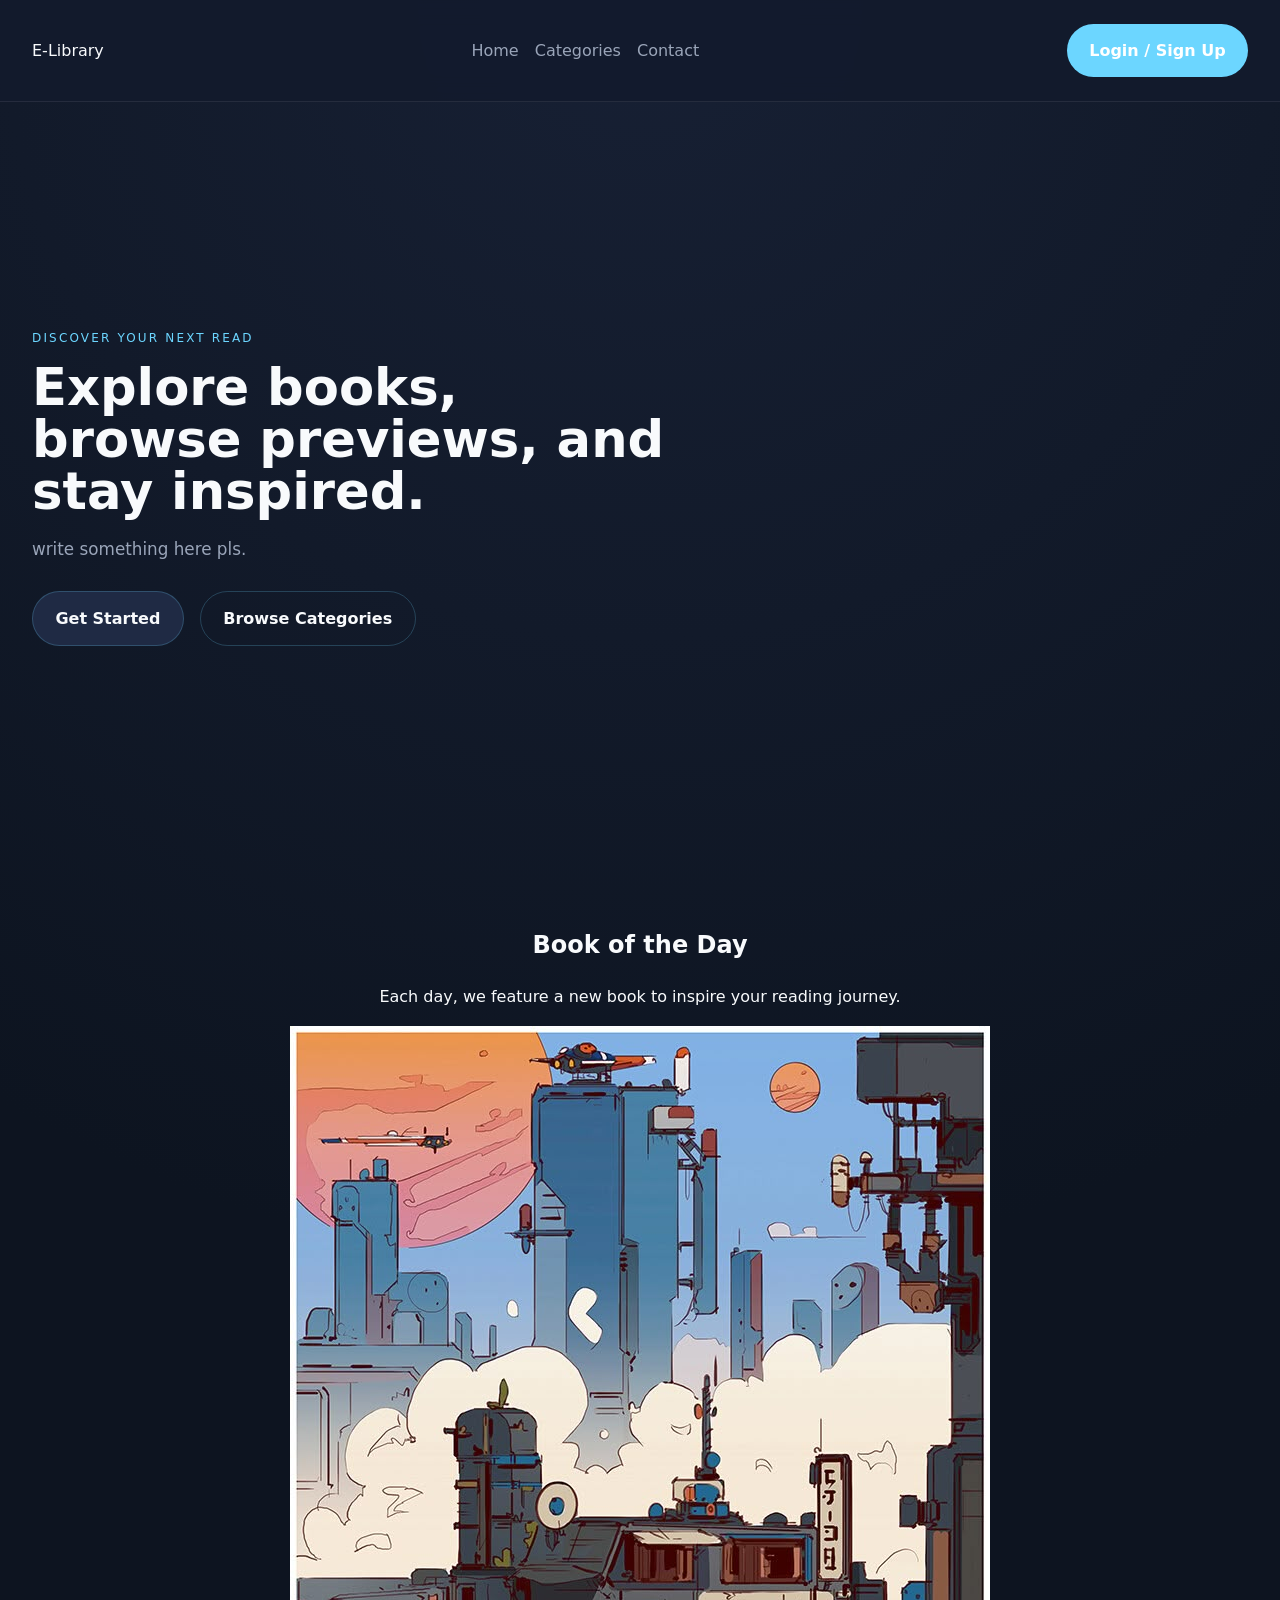
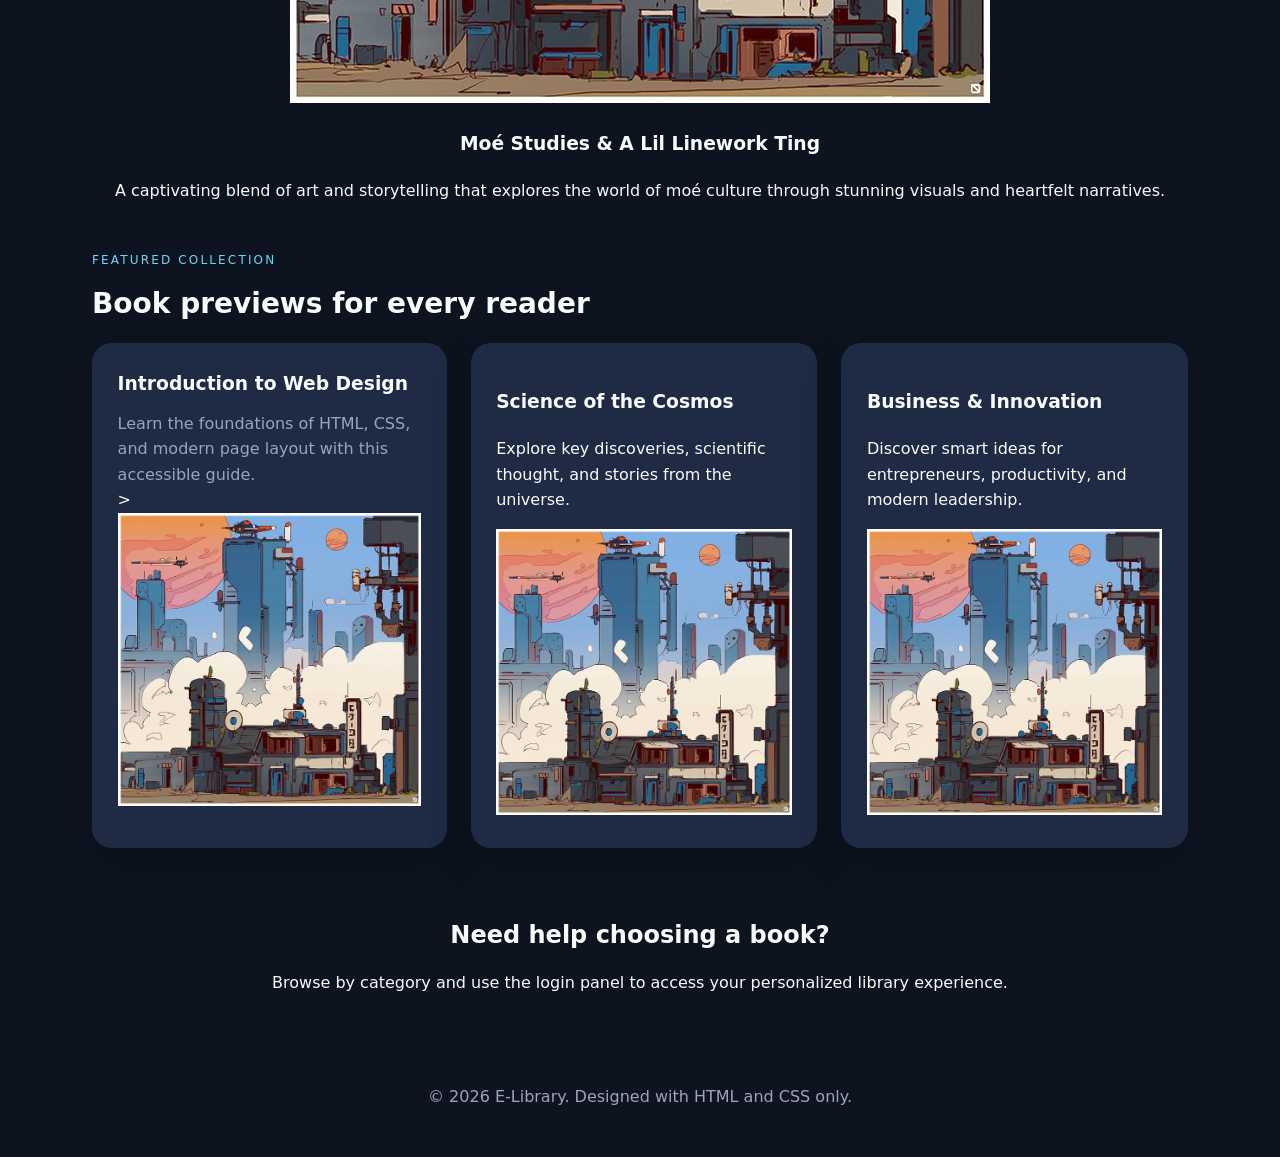
==== index.html @ 19709ede "Add files via upload" ====
<!DOCTYPE html>
<html lang="en">
<head>
  <meta charset="UTF-8">
  <meta name="viewport" content="width=device-width, initial-scale=1.0">
  <title>E-Library Homepage</title>
  <link rel="stylesheet" href="styles.css">
</head>
<body>
  <header class="site-header">
    <div class="brand">
      <span class="site-name">E-Library</span>
    </div>
    <nav class="site-nav">
      <a href="#home">Home</a>
      <a href="categories.html">Categories</a>
      <a href="contacts.html">Contact</a>
    </nav>
    <label for="auth-toggle" class="button button-primary">Login / Sign Up</label>
  </header>

  <main>
    <section class="hero" id="home">
      <div class="hero-copy">
        <p class="eyebrow">Discover your next read</p>
        <h1>Explore books, browse previews, and stay inspired.</h2>
        <p class="hero-text">write something here pls.</p>
        <div class="hero-actions">
          <label for="auth-toggle" class="button button-secondary">Get Started</label>
          <a href="#filter" class="button button-ghost">Browse Categories</a>
        </div>
      </div>
      <div class="hero-image">
        <div class="book-shelf"></div>
      </div>
    </section>

    <input type="checkbox" id="auth-toggle" hidden>
    <div class="auth-modal">
      <div class="auth-card">
        <label for="auth-toggle" class="auth-close" title="Close">×</label>
        <div class="auth-header">
          <h2>Member Access</h2>
          <p>Login or sign up to save your favorite books.</p>
        </div>
        <div class="auth-tabs">
          <input type="radio" id="tab-login" name="auth-tab" checked hidden>
          <input type="radio" id="tab-signup" name="auth-tab" hidden>
          <div class="auth-switch">
            <label for="tab-login">Login</label>
            <label for="tab-signup">Sign Up</label>
          </div>
          <div class="auth-forms">
            <div class="auth-panel login-panel">
              <label for="tab-login" class="auth-panel-title">Login</label>
              <div class="input-group">
                <label>Email address</label>
                <input type="email" placeholder="you@example.com" required>
              </div>
              <div class="input-group">
                <label>Password</label>
                <input type="password" placeholder="Enter password" required>
              </div>
              <button class="button button-primary">Login</button>
            </div>
            <div class="auth-panel signup-panel">
              <label for="tab-signup" class="auth-panel-title">Sign Up</label>
              <div class="input-group">
                <label>Full name</label>
                <input type="text" placeholder="Your name" required>
              </div>
              <div class="input-group">
                <label>Email address</label>
                <input type="email" placeholder="you@example.com" required>
              </div>
              <div class="input-group">
                <label>Password</label>
                <input type="password" placeholder="Create password" required>
              </div>
              <button class="button button-primary">Create Account</button>
            </div>
          </div>
        </div>
      </div>
    </div>
    <div class="bookotd">
      <h2>Book of the Day</h2>
      <p>Each day, we feature a new book to inspire your reading journey.</p>
      <div class="bookotd-card">
        <img src="moe-studies and a lil linework ting, Gareth Davies.jpeg" alt="Book of the Day cover">
        <div class="bookotd-info">
          <h3>Moé Studies & A Lil Linework Ting</h3>
          <p>A captivating blend of art and storytelling that explores the world of moé culture through stunning visuals and heartfelt narratives.</p>
        </div>
      </div>  
    </div>

    <section class="books-panel" id="books">
      <div class="section-heading">
        <div>
          <p class="eyebrow">Featured Collection</p>
          <h2>Book previews for every reader</h2>
        </div>
      </div>
      <div class="book-flex">
        <article class="feature-card">
          <h3>Introduction to Web Design</h3>
          <p>Learn the foundations of HTML, CSS, and modern page layout with this accessible guide.</p>>
          <img src="moe-studies and a lil linework ting, Gareth Davies.jpeg" alt="Book cover for Business & Innovation">
        </article>
        <article class="feature-card1">
          <h3>Science of the Cosmos</h3>
          <p>Explore key discoveries, scientific thought, and stories from the universe.</p>
          <img src="moe-studies and a lil linework ting, Gareth Davies.jpeg" alt="Book cover for Business & Innovation">
        </article>
        <article class="feature-card2">
          <h3>Business & Innovation</h3>
          <p>Discover smart ideas for entrepreneurs, productivity, and modern leadership.</p>
          <img src="moe-studies and a lil linework ting, Gareth Davies.jpeg" alt="Book cover for Business & Innovation">
        </article>
      </div>
    </section>

    

    <section class="info-section" id="contact">
      <h2>Need help choosing a book?</h2>
      <p>Browse by category and use the login panel to access your personalized library experience.</p>
    </section>
  </main>

  <footer class="site-footer">
    <p>© 2026 E-Library. Designed with HTML and CSS only.</p>
  </footer>
</body>
</html>
---- styles.css ----
:root {
  --bg: #0d1420;
  --surface: #131b2d;
  --surface-strong: #1f2a44;
  --text: #f8fafc;
  --muted: #9aa5b9;
  --accent: #6cd6ff;
  --accent-soft: #14374d;
  --danger: #f87171;
  --radius: 20px;
}

* {
  box-sizing: border-box;
}

body {
  margin: 0;
  font-family: Inter, system-ui, -apple-system, BlinkMacSystemFont, "Segoe UI", sans-serif;
  background: radial-gradient(circle at top, #172034 0%, var(--bg) 45%);
  color: var(--text);
  line-height: 1.6;
}

img {
  max-width: 100%;
}

.site-header {
  display: flex;
  align-items: center;
  justify-content: space-between;
  gap: 1rem;
  padding: 1.5rem 2rem;
  background: rgba(19, 27, 45, 0.92);
  backdrop-filter: blur(12px);
  border-bottom: 1px solid rgba(255,255,255,0.08);
  position: sticky;
  top: 0;
  z-index: 10;
}

.brand {
  display: flex;
  align-items: center;
  gap: 0.75rem;
}

.site-nav {
  display: flex;
  flex-wrap: wrap;
  gap: 1rem;
}

.site-nav a {
  color: var(--muted);
  text-decoration: none;
  transition: color 0.2s ease;
}

.site-nav a:hover {
  color: var(--text);
}

.button {
  display: inline-flex;
  align-items: center;
  justify-content: center;
  padding: 0.85rem 1.4rem;
  border-radius: 999px;
  border: none;
  cursor: pointer;
  text-decoration: none;
  font-weight: 600;
}

.button-primary {
  background: var(--accent);
  color: white;
}

.button-secondary,
.button-ghost {
  background: var(--surface-strong);
  color: var(--text);
  border: 1px solid rgba(108,214,255,0.22);
}

.button-ghost {
  background: transparent;
}

.hero {
  display: grid;
  grid-template-columns: 1.2fr 0.8fr;
  gap: 2rem;
  align-items: center;
  min-height: calc(100vh - 96px);
  padding: 0 2rem 2rem;
}

.hero-copy {
  max-width: 40rem;
}

.eyebrow {
  text-transform: uppercase;
  letter-spacing: 0.18em;
  font-size: 0.75rem;
  margin: 0 0 0.75rem;
  color: var(--accent);
}

.hero h1 {
  margin: 0;
  font-size: clamp(2.5rem, 4vw, 4rem);
  line-height: 1.02;
}

.hero-text {
  color: var(--muted);
  font-size: 1.05rem;
  margin: 1.2rem 0 1.75rem;
  max-width: 34rem;
}

.hero-actions {
  display: flex;
  flex-wrap: wrap;
  gap: 1rem;
}

.hero-image {
  position: relative;
  min-height: 320px;
}

.book-shelf {
  width: 100%;
  height: 100%;
  border-radius: var(--radius);
  background: linear-gradient(180deg, #122039 0%, #1e2f4d 100%);
  box-shadow: 0 30px 70px rgba(0,0,0,0.3);
}

.auth-modal {
  position: fixed;
  inset: 0;
  display: flex;
  align-items: center;
  justify-content: center;
  background: rgba(16, 35, 60, 0.45);
  opacity: 0;
  pointer-events: none;
  transition: opacity 0.25s ease;
}

#auth-toggle:checked ~ .auth-modal {
  opacity: 1;
  pointer-events: auto;
}

.auth-card {
  width: min(100%, 520px);
  padding: 2rem;
  border-radius: 28px;
  background: rgba(14, 20, 37, 0.98);
  box-shadow: 0 35px 80px rgba(0,0,0,0.42);
  border: 1px solid rgba(108,214,255,0.13);
  position: relative;
}

.auth-close {
  position: absolute;
  right: 1.2rem;
  top: 1.2rem;
  font-size: 1.5rem;
  color: var(--muted);
  cursor: pointer;
}

.auth-header h2 {
  margin: 0;
  font-size: 1.75rem;
}

.auth-header p {
  margin: 0.55rem 0 0;
  color: var(--muted);
}

.auth-switch {
  display: grid;
  grid-template-columns: repeat(2, 1fr);
  gap: 0.5rem;
  margin: 1.75rem 0 1rem;
}

.auth-switch label {
  display: inline-flex;
  align-items: center;
  justify-content: center;
  padding: 0.95rem 1rem;
  border-radius: 999px;
  background: var(--surface-strong);
  cursor: pointer;
  font-weight: 600;
  color: var(--muted);
  transition: background 0.2s ease, color 0.2s ease;
}

#tab-login:checked ~ .auth-switch label[for="tab-login"],
#tab-signup:checked ~ .auth-switch label[for="tab-signup"] {
  background: var(--accent);
  color: white;
}

.auth-forms {
  position: relative;
}

.auth-panel {
  border-radius: 24px;
  padding: 1rem 0 0;
}

.auth-panel-title {
  display: block;
  margin-bottom: 1rem;
  font-size: 1.1rem;
  font-weight: 700;
}

.input-group {
  display: grid;
  gap: 0.5rem;
  margin-bottom: 1rem;
}

.input-group label {
  font-size: 0.9rem;
  color: var(--muted);
}

.input-group input {
  width: 100%;
  padding: 0.95rem 1rem;
  border-radius: 16px;
  border: 1px solid rgba(31,41,64,0.12);
  font: inherit;
}

.auth-panel button {
  width: 100%;
  margin-top: 0.5rem;
}

.login-panel,
.signup-panel {
  display: none;
}

#tab-login:checked ~ .auth-forms .login-panel,
#tab-signup:checked ~ .auth-forms .signup-panel {
  display: block;
}

.books-panel,
.search-section,
.info-section {
  padding: 2rem;
  margin: 0 auto;
  max-width: 1160px;
}

.section-heading {
  display: flex;
  justify-content: space-between;
  align-items: center;
  gap: 1rem;
  padding-bottom: 1rem;
}

.section-heading h2 {
  margin: 0;
  font-size: clamp(1.75rem, 2vw, 2.5rem);
}

.book-flex {
  display: flex;
flex-direction: row;
  gap: 1.5rem;
}

.feature-card {
  background: var(--surface-strong);
  border-radius: var(--radius);
  padding: 1.6rem;
  box-shadow: 0 18px 45px rgba(0,0,0,0.2);
  transition: transform 0.2s ease, box-shadow 0.2s ease;
}
.feature-card:hover{
  transform: scale(1.05);
  box-shadow: 0 10px 20px rgba(0,0,0,0.2);
}

.feature-card1 {
  background: var(--surface-strong);
  border-radius: var(--radius);
  padding: 1.6rem;
  box-shadow: 0 18px 45px rgba(0,0,0,0.2);
  transition: transform 0.2s ease, box-shadow 0.2s ease;
}
.feature-card1:hover{
  transform: scale(1.05);
  box-shadow: 0 10px 20px rgba(0,0,0,0.2);
}

.feature-card2 {
  background: var(--surface-strong);
  border-radius: var(--radius);
  padding: 1.6rem;
  box-shadow: 0 18px 45px rgba(0,0,0,0.2);
  transition: transform 0.2s ease, box-shadow 0.2s ease;
}
.feature-card2:hover{
  transform: scale(1.05);
  box-shadow: 0 10px 20px rgba(0,0,0,0.2);
}

.feature-card h3 {
  margin: 0 0 0.75rem;
}

.feature-card p {
  margin: 0;
  color: var(--muted);
}

.search-box {
  display: flex;
  gap: 0.75rem;
  flex-wrap: wrap;
  margin-bottom: 0.75rem;
}

.search-box input {
  flex: 1 1 260px;
  min-width: 0;
  border-radius: 16px;
  padding: 1rem 1.2rem;
  border: 1px solid rgba(108,214,255,0.18);
  background: #0f172a;
  color: var(--text);
}

.search-box button {
  padding: 1rem 1.5rem;
  border-radius: 16px;
  border: 1px solid rgba(108,214,255,0.18);
  background: var(--surface-strong);
  color: var(--text);
  cursor: not-allowed;
}

.search-note {
  margin: 0 0 1.5rem;
  color: var(--muted);
}

.filter-buttons {
  display: flex;
  flex-wrap: wrap;
  gap: 0.75rem;
  margin-bottom: 1.5rem;
}

.filter-button {
  padding: 0.85rem 1.2rem;
  border-radius: 999px;
  background: var(--surface-strong);
  border: 1px solid rgba(108,214,255,0.18);
  color: var(--text);
  cursor: pointer;
  transition: transform 0.2s ease, background 0.2s ease, border 0.2s ease;
}

.filter-button:hover {
  transform: translateY(-1px);
}

.book-grid {
  display: grid;
  grid-template-columns: repeat(auto-fit, minmax(220px, 1fr));
  gap: 1.5rem;
}

.book-card {
  display: none;
  padding: 1.5rem;
  border-radius: 24px;
  background: var(--surface);
  border: 1px solid rgba(108,214,255,0.16);
  box-shadow: 0 25px 45px rgba(0,0,0,0.18);
}

.book-card h3 {
  margin: 0 0 0.8rem;
}

.book-card p {
  margin: 0 0 1.1rem;
  color: var(--muted);
}

.book-tag {
  display: inline-flex;
  padding: 0.45rem 0.8rem;
  border-radius: 999px;
  background: var(--accent-soft);
  color: var(--accent);
  font-size: 0.85rem;
  font-weight: 700;
}

#filter-all:checked ~ .book-grid .book-card,
#filter-fiction:checked ~ .book-grid .category-fiction,
#filter-science:checked ~ .book-grid .category-science,
#filter-business:checked ~ .book-grid .category-business,
#filter-history:checked ~ .book-grid .category-history {
  display: block;
}

.info-section {
  text-align: center;
  padding-top: 1rem;
}

.info-section h2 {
  margin-bottom: 0.75rem;
}

.site-footer {
  padding: 1.5rem 2rem 2rem;
  text-align: center;
  color: var(--muted);
}

@media (max-width: 900px) {
  .hero {
    grid-template-columns: 1fr;
    min-height: auto;
  }

  .site-header {
    flex-direction: column;
    align-items: flex-start;
  }
}

@media (max-width: 660px) {
  .site-nav {
    width: 100%;
    justify-content: space-between;
  }

  .button {
    width: 100%;
  }

  .auth-card {
    margin: 1rem;
  }
}
.bookotd{
  text-align: center;
  justify-content: center;
  width: 100%;
  height: 60%;
}
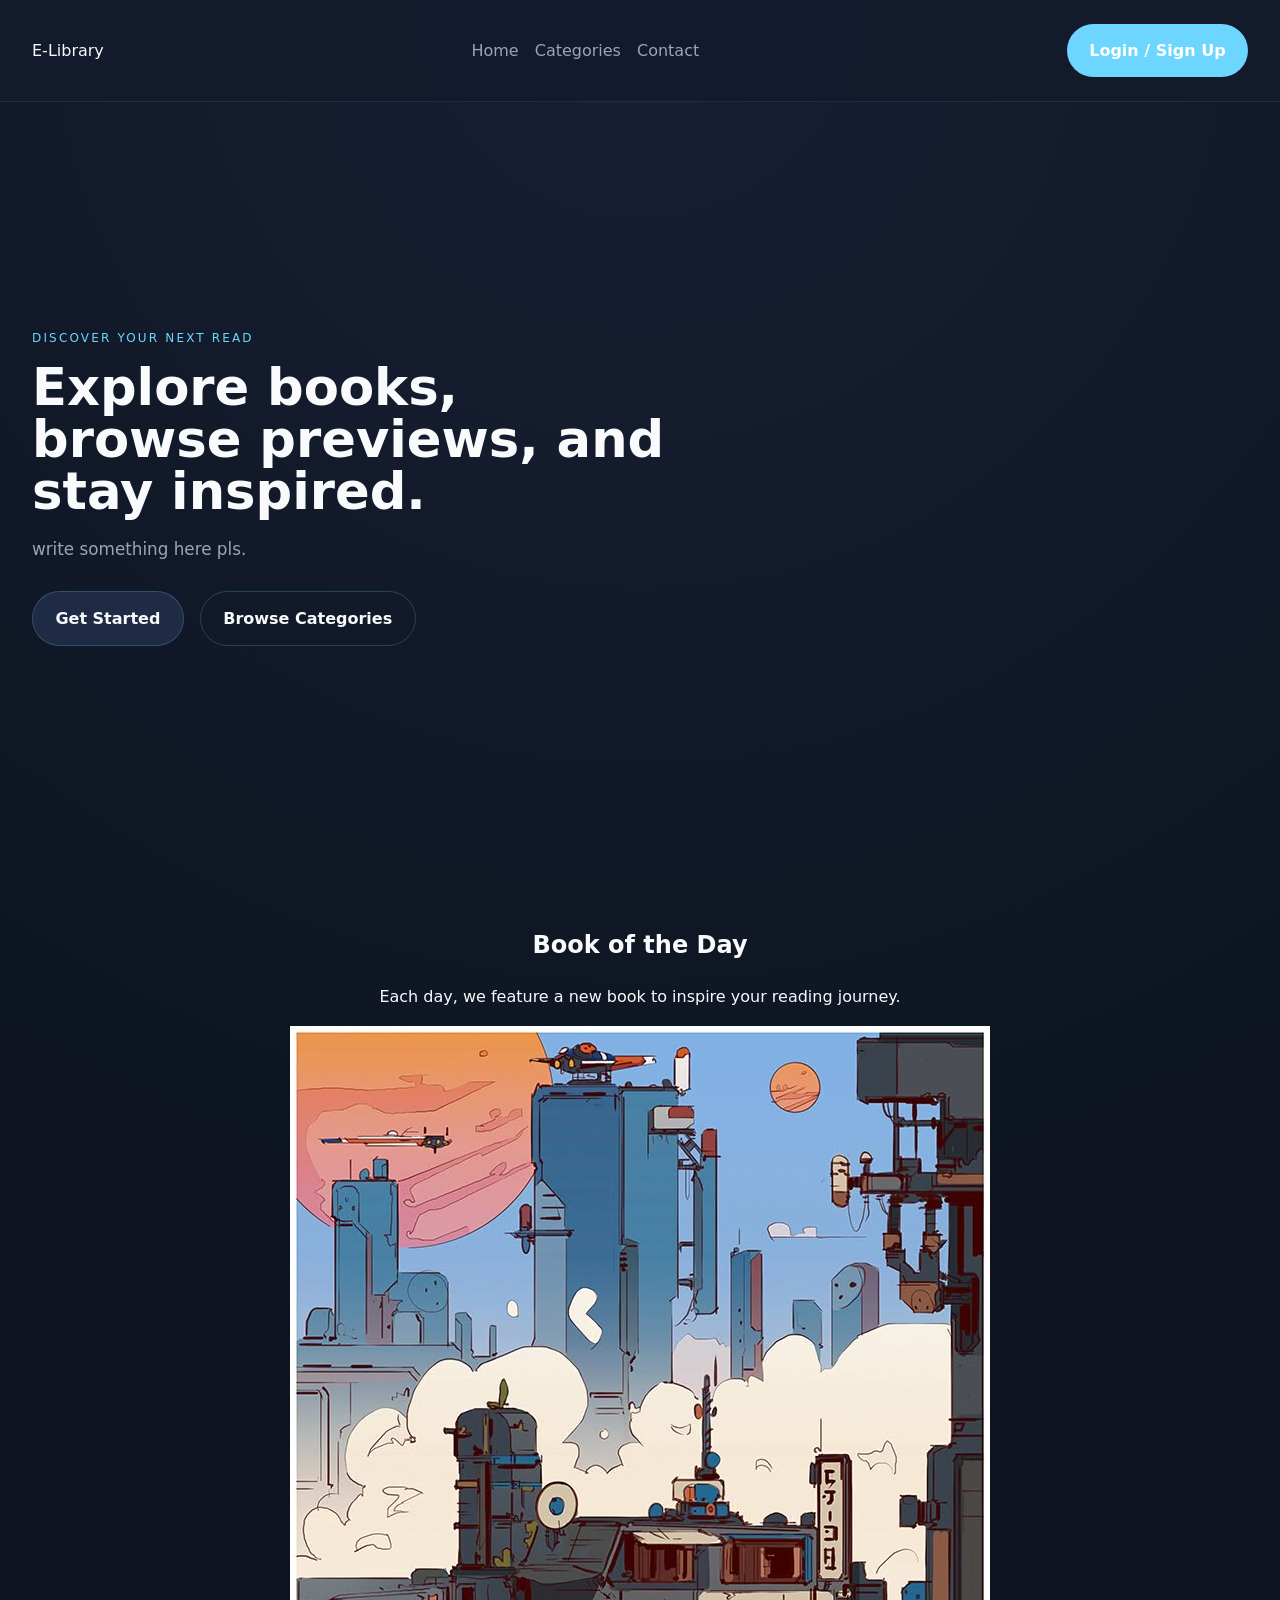
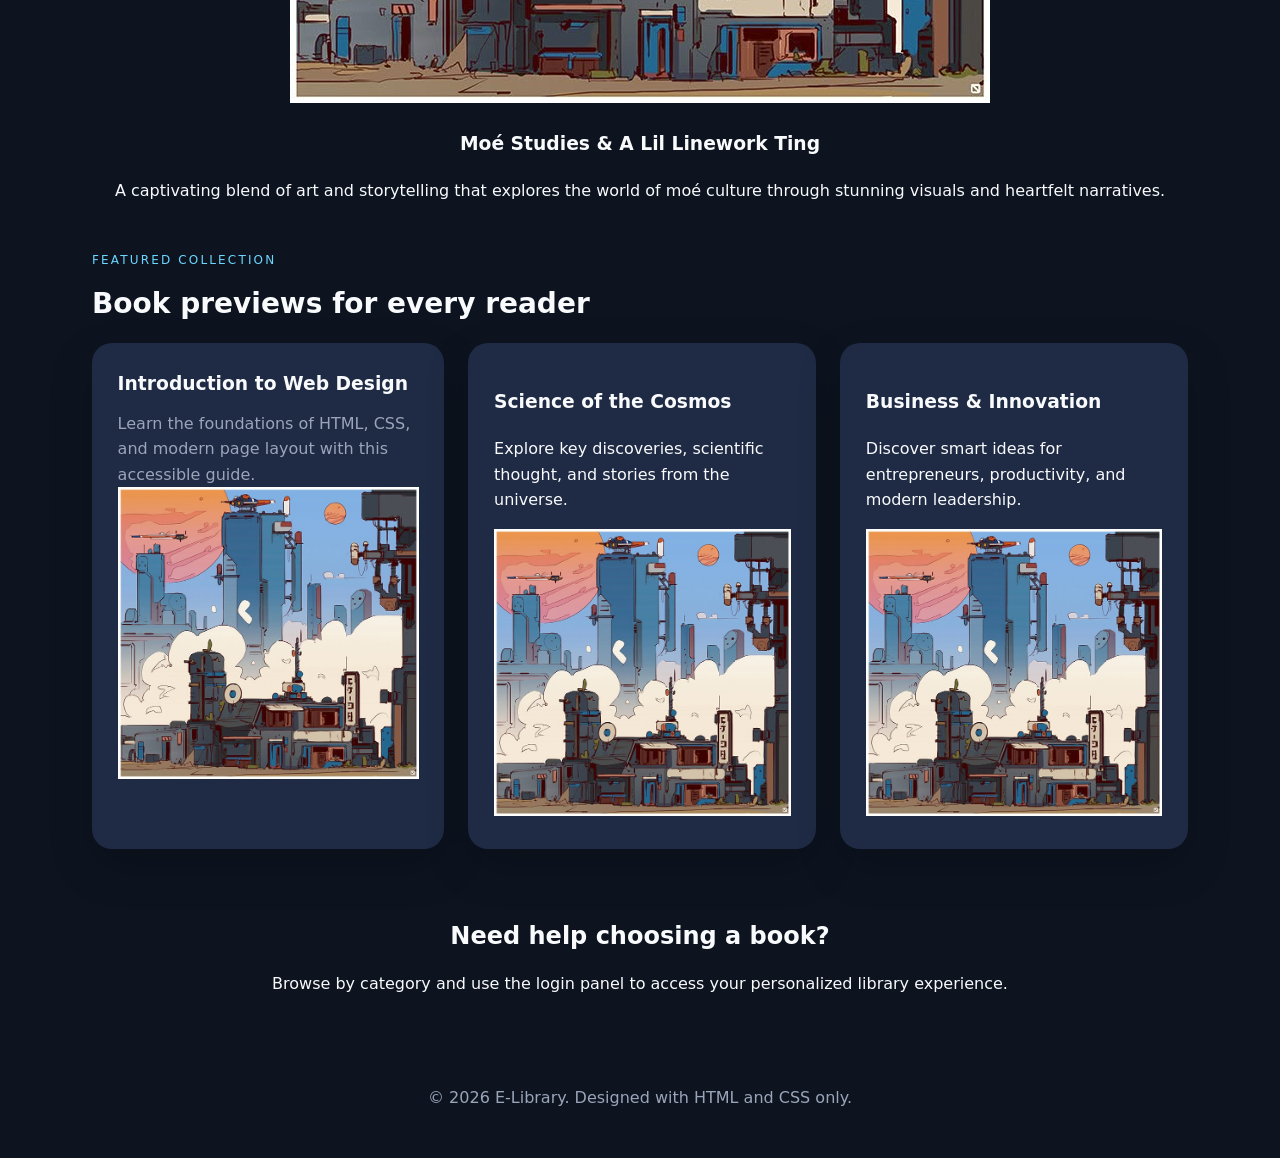
==== commit 050a39f6: "comments" ====
--- a/index.html
+++ b/index.html
@@ -1,4 +1,5 @@
 <!DOCTYPE html>
+<!-- E-Library homepage -->
 <html lang="en">
 <head>
   <meta charset="UTF-8">
@@ -20,6 +21,7 @@
   </header>
 
   <main>
+    <!-- Hero section introducing the main site message -->
     <section class="hero" id="home">
       <div class="hero-copy">
         <p class="eyebrow">Discover your next read</p>
@@ -31,10 +33,12 @@
         </div>
       </div>
       <div class="hero-image">
+        <!-- Hero image container. CSS sets a min-height (320px) and responsive sizing for this area. -->
         <div class="book-shelf"></div>
       </div>
     </section>
 
+    <!-- Login/signup modal toggle and dialog -->
     <input type="checkbox" id="auth-toggle" hidden>
     <div class="auth-modal">
       <div class="auth-card">
@@ -87,6 +91,7 @@
       <h2>Book of the Day</h2>
       <p>Each day, we feature a new book to inspire your reading journey.</p>
       <div class="bookotd-card">
+        <!-- Book cover image: keep filenames URL-safe and use descriptive alt text for accessibility. -->
         <img src="moe-studies and a lil linework ting, Gareth Davies.jpeg" alt="Book of the Day cover">
         <div class="bookotd-info">
           <h3>Moé Studies & A Lil Linework Ting</h3>
@@ -105,7 +110,7 @@
       <div class="book-flex">
         <article class="feature-card">
           <h3>Introduction to Web Design</h3>
-          <p>Learn the foundations of HTML, CSS, and modern page layout with this accessible guide.</p>>
+          <p>Learn the foundations of HTML, CSS, and modern page layout with this accessible guide.</p>
           <img src="moe-studies and a lil linework ting, Gareth Davies.jpeg" alt="Book cover for Business & Innovation">
         </article>
         <article class="feature-card1">
--- a/styles.css
+++ b/styles.css
@@ -1,12 +1,18 @@
+/* E-Library main stylesheet */
+/* Root color palette and design tokens: adjust these variables to change theme colors globally. */
 :root {
+  /* Background/base colors */
   --bg: #0d1420;
   --surface: #131b2d;
   --surface-strong: #1f2a44;
+  /* Text colors */
   --text: #f8fafc;
   --muted: #9aa5b9;
+  /* Accent and semantic colors */
   --accent: #6cd6ff;
   --accent-soft: #14374d;
   --danger: #f87171;
+  /* Radius used for rounded containers (px) */
   --radius: 20px;
 }
 
@@ -26,6 +32,7 @@
   max-width: 100%;
 }
 
+/* Header layout and sticky navigation */
 .site-header {
   display: flex;
   align-items: center;
@@ -74,6 +81,8 @@
   font-weight: 600;
 }
 
+/* Button sizing: padding is in rem (root-relative). Use `button-primary` for the main CTA. */
+
 .button-primary {
   background: var(--accent);
   color: white;
@@ -95,6 +104,7 @@
   grid-template-columns: 1.2fr 0.8fr;
   gap: 2rem;
   align-items: center;
+  /* Layout grid for hero: left copy and right image. `min-height` ensures large visual presence. */
   min-height: calc(100vh - 96px);
   padding: 0 2rem 2rem;
 }
@@ -154,6 +164,8 @@
   pointer-events: none;
   transition: opacity 0.25s ease;
 }
+
+/* Auth modal: hidden by default. Toggled by checking the `#auth-toggle` checkbox in the DOM. */
 
 #auth-toggle:checked ~ .auth-modal {
   opacity: 1;
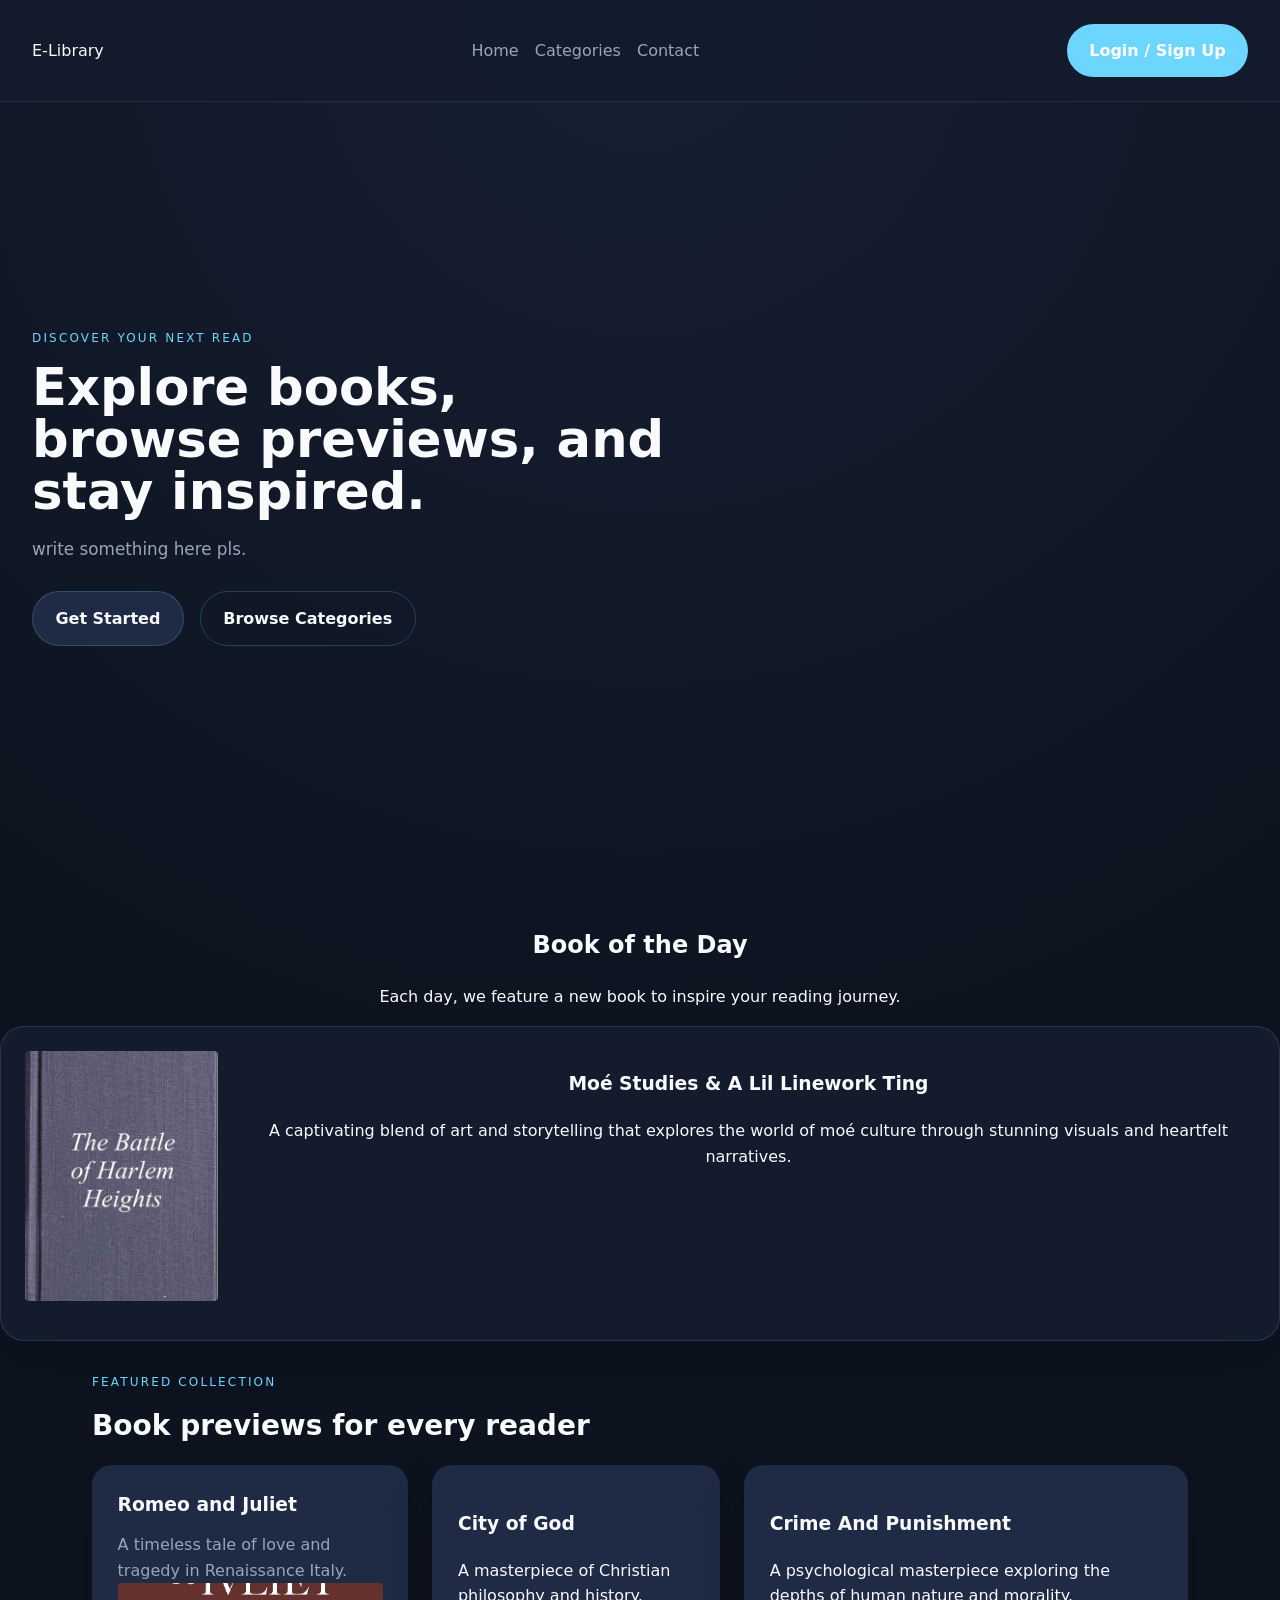
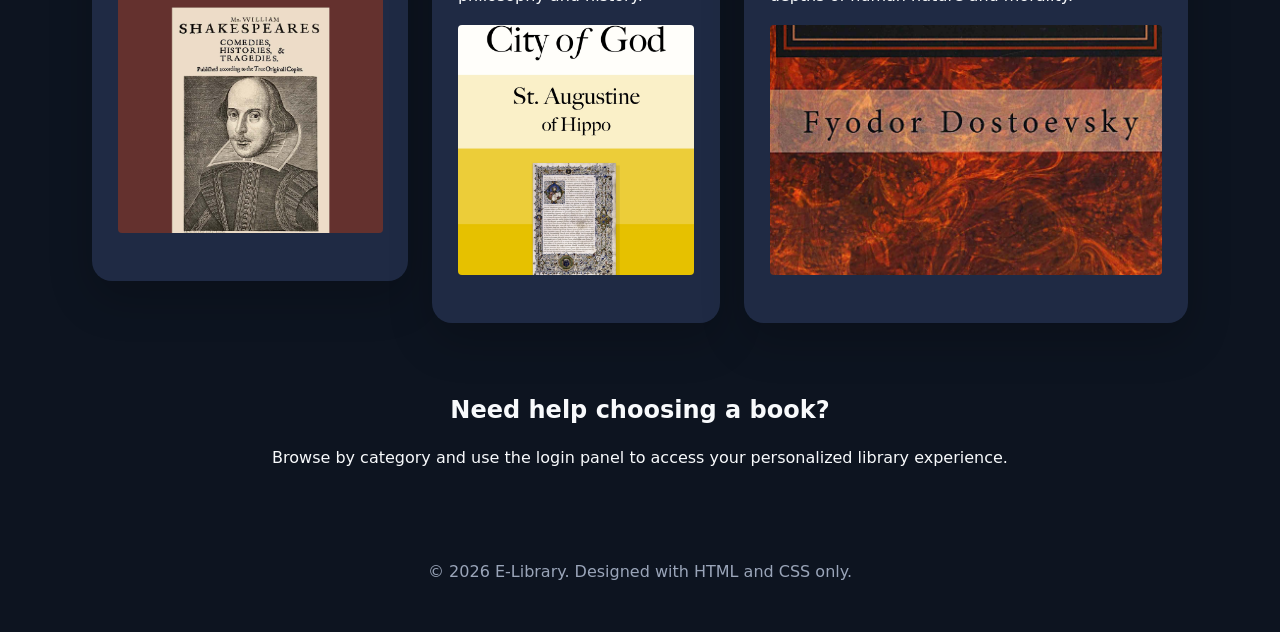
==== commit 15c26f8c: "update" ====
--- a/index.html
+++ b/index.html
@@ -88,14 +88,16 @@
       </div>
     </div>
     <div class="bookotd">
+      <a href="pg78798-images.html">
       <h2>Book of the Day</h2>
       <p>Each day, we feature a new book to inspire your reading journey.</p>
       <div class="bookotd-card">
         <!-- Book cover image: keep filenames URL-safe and use descriptive alt text for accessibility. -->
-        <img src="moe-studies and a lil linework ting, Gareth Davies.jpeg" alt="Book of the Day cover">
+        <img src="battle.jpg" alt="Book of the Day cover">
         <div class="bookotd-info">
           <h3>Moé Studies & A Lil Linework Ting</h3>
           <p>A captivating blend of art and storytelling that explores the world of moé culture through stunning visuals and heartfelt narratives.</p>
+        </a>
         </div>
       </div>  
     </div>
@@ -108,21 +110,27 @@
         </div>
       </div>
       <div class="book-flex">
+        <a href="pg1513-images.html">
         <article class="feature-card">
-          <h3>Introduction to Web Design</h3>
-          <p>Learn the foundations of HTML, CSS, and modern page layout with this accessible guide.</p>
-          <img src="moe-studies and a lil linework ting, Gareth Davies.jpeg" alt="Book cover for Business & Innovation">
+          <h3>Romeo and Juliet</h3>
+          <p>A timeless tale of love and tragedy in Renaissance Italy.</p>
+          <img src="cover.jpg" alt="Book cover for Romeo and Juliet">
         </article>
+        </a>
+        <a href="pg45304-images.html">
         <article class="feature-card1">
-          <h3>Science of the Cosmos</h3>
-          <p>Explore key discoveries, scientific thought, and stories from the universe.</p>
-          <img src="moe-studies and a lil linework ting, Gareth Davies.jpeg" alt="Book cover for Business & Innovation">
+          <h3>City of God</h3>
+          <p>A masterpiece of Christian philosophy and history.</p>
+          <img src="cog.jpg" alt="Book cover for City of God">
         </article>
+        </a>
+        <a href="pg2554-images.html">
         <article class="feature-card2">
-          <h3>Business & Innovation</h3>
-          <p>Discover smart ideas for entrepreneurs, productivity, and modern leadership.</p>
-          <img src="moe-studies and a lil linework ting, Gareth Davies.jpeg" alt="Book cover for Business & Innovation">
+          <h3>Crime And Punishment</h3>
+          <p>A psychological masterpiece exploring the depths of human nature and morality.</p>
+          <img src="crime.jpg" alt="Book cover for Crime And Punishment">
         </article>
+        </a>
       </div>
     </section>
 
--- a/styles.css
+++ b/styles.css
@@ -30,6 +30,7 @@
 
 img {
   max-width: 100%;
+  height: auto;
 }
 
 /* Header layout and sticky navigation */
@@ -302,15 +303,27 @@
   display: flex;
 flex-direction: row;
   gap: 1.5rem;
-}
-
+  
+}
+.book-flex img{
+  width: 100%;           /* Makes the image fill the width of the card */
+  height: 250px;         /* Forces a uniform height for all book covers */
+  object-fit: cover;     /* Crops the image perfectly without stretching or squishing it */
+  border-radius: 4px;    /* Optional: softens the corners of the image */
+  
+  /* Pushes the image to the bottom, right above the tag */
+  margin-top: auto; 
+  margin-bottom: 15px;
+}
 .feature-card {
   background: var(--surface-strong);
   border-radius: var(--radius);
   padding: 1.6rem;
   box-shadow: 0 18px 45px rgba(0,0,0,0.2);
   transition: transform 0.2s ease, box-shadow 0.2s ease;
-}
+
+}
+
 .feature-card:hover{
   transform: scale(1.05);
   box-shadow: 0 10px 20px rgba(0,0,0,0.2);
@@ -406,6 +419,59 @@
   grid-template-columns: repeat(auto-fit, minmax(220px, 1fr));
   gap: 1.5rem;
 }
+.book-card img {
+  width: 100%;           /* Makes the image fill the width of the card */
+  height: 250px;         /* Forces a uniform height for all book covers */
+  object-fit: cover;     /* Crops the image perfectly without stretching or squishing it */
+  border-radius: 4px;    /* Optional: softens the corners of the image */
+  
+  /* Pushes the image to the bottom, right above the tag */
+  margin-top: auto; 
+  margin-bottom: 15px;
+}
+/* 1. Set the baseline for the card */
+.book-card {
+  background-color: #ffffff;
+  border-radius: 8px;
+  padding: 20px;
+  border: 1px solid #eaeaea;
+  
+  /* This is the secret to a smooth animation */
+  transition: transform 0.3s ease, box-shadow 0.3s ease; 
+  
+  /* Keep your layout consistent */
+  display: flex;
+  flex-direction: column;
+}
+
+/* Push the category tag to the bottom */
+.book-card p {
+  flex-grow: 1;
+}
+
+/* 2. Create the Hover State */
+.book-card:hover {
+  /* Lifts the card UP by 8 pixels */
+  transform: translateY(-8px); 
+  
+  /* Adds a soft, wide shadow underneath to create depth */
+  box-shadow: 0 12px 24px rgba(0, 0, 0, 0.1); 
+  
+  /* Optional: Highlight the border slightly */
+  border-color: #cccccc; 
+  
+  /* Changes the cursor to a pointing hand */
+  cursor: pointer; 
+}
+.bookotd-card {
+  display: flex;
+  gap: 1.5rem;
+  padding: 1.5rem;
+  border-radius: 24px;
+  background: var(--surface);
+  border: 1px solid rgba(108,214,255,0.16);
+  box-shadow: 0 25px 45px rgba(0,0,0,0.18);
+}
 
 .book-card {
   display: none;
@@ -423,6 +489,20 @@
 .book-card p {
   margin: 0 0 1.1rem;
   color: var(--muted);
+}
+
+.bookotd-card img {
+  width: 200px;           /* Makes the image fill the width of the card */
+  height: 250px;         /* Forces a uniform height for all book covers */
+  object-fit: cover;     /* Crops the image perfectly without stretching or squishing it */
+  border-radius: 4px;  
+  align-items: center;
+  text-align: center;
+  display: flex;  /* Optional: softens the corners of the image */
+  flex-direction: column;
+  /* Pushes the image to the bottom, right above the tag */
+  margin-top: auto; 
+  margin-bottom: 15px;
 }
 
 .book-tag {
@@ -490,3 +570,7 @@
   width: 100%;
   height: 60%;
 }
+a{
+  text-decoration: none;
+  color: inherit;
+}
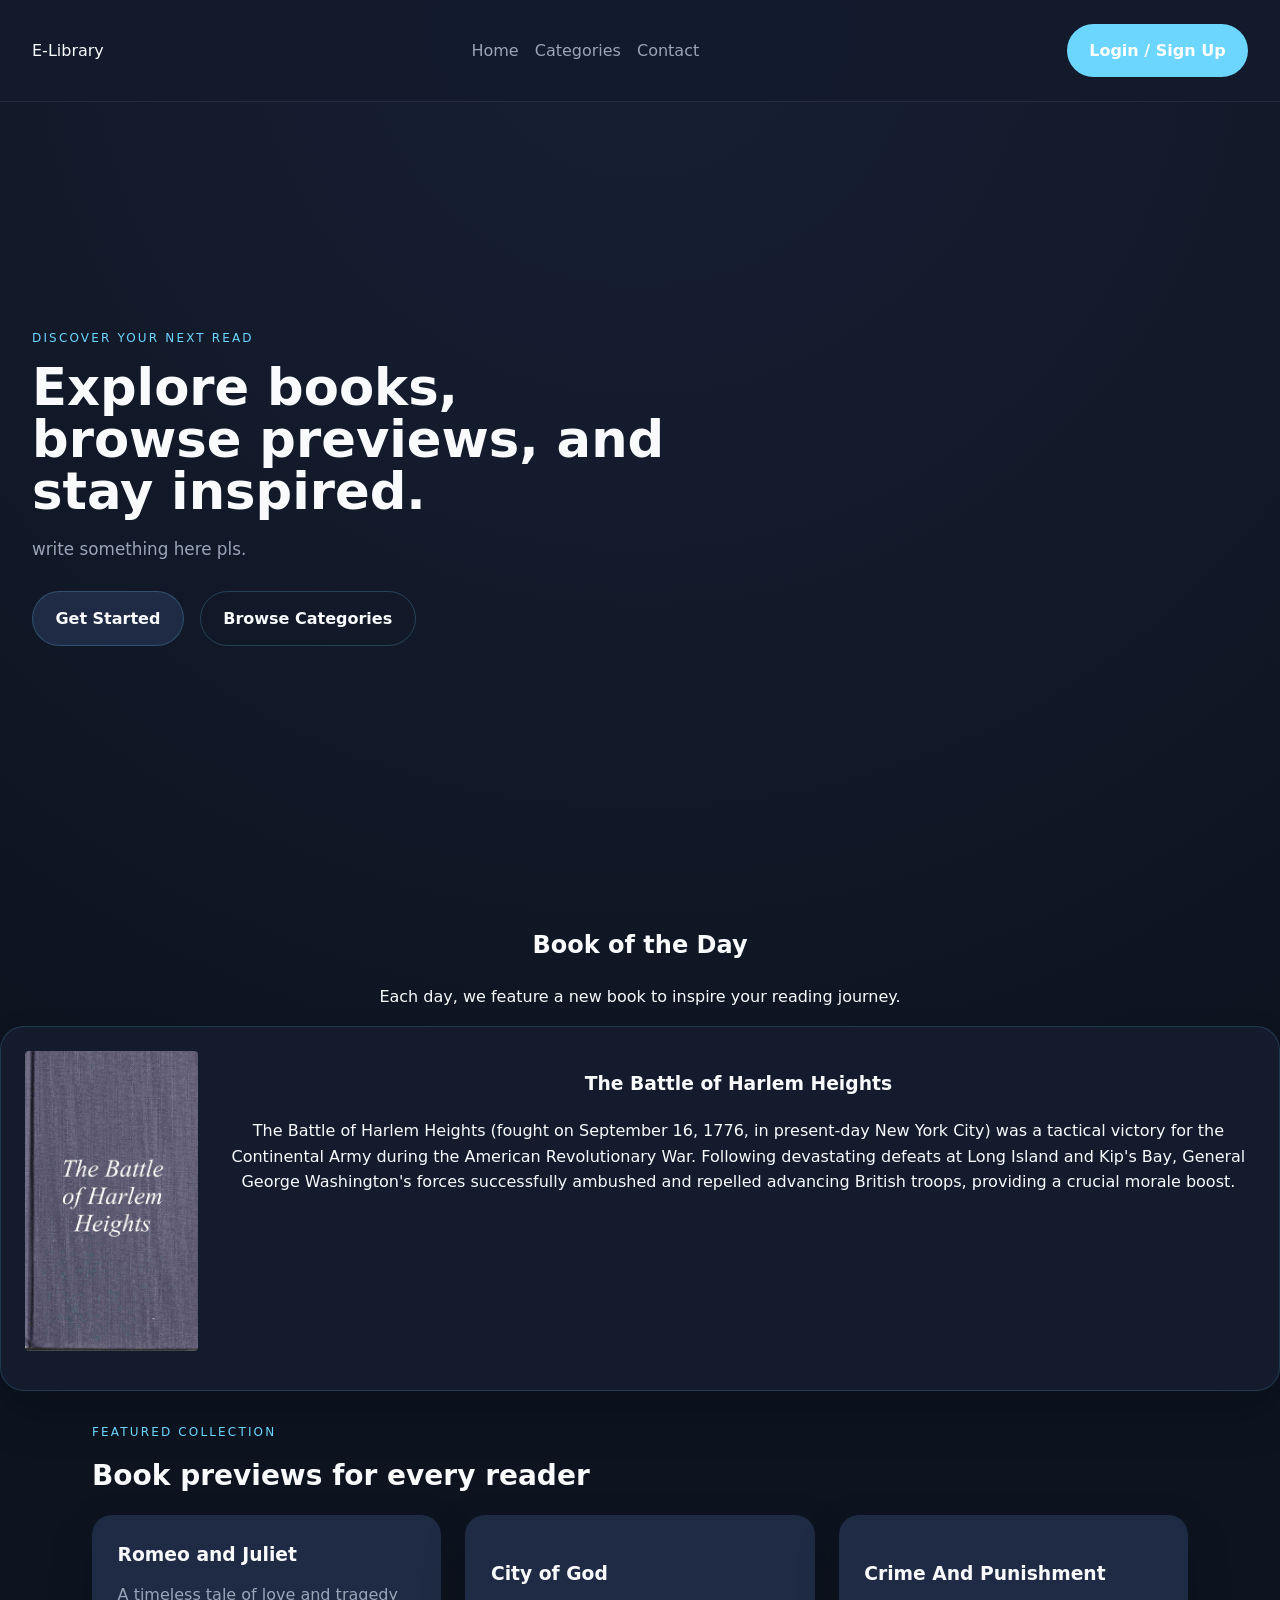
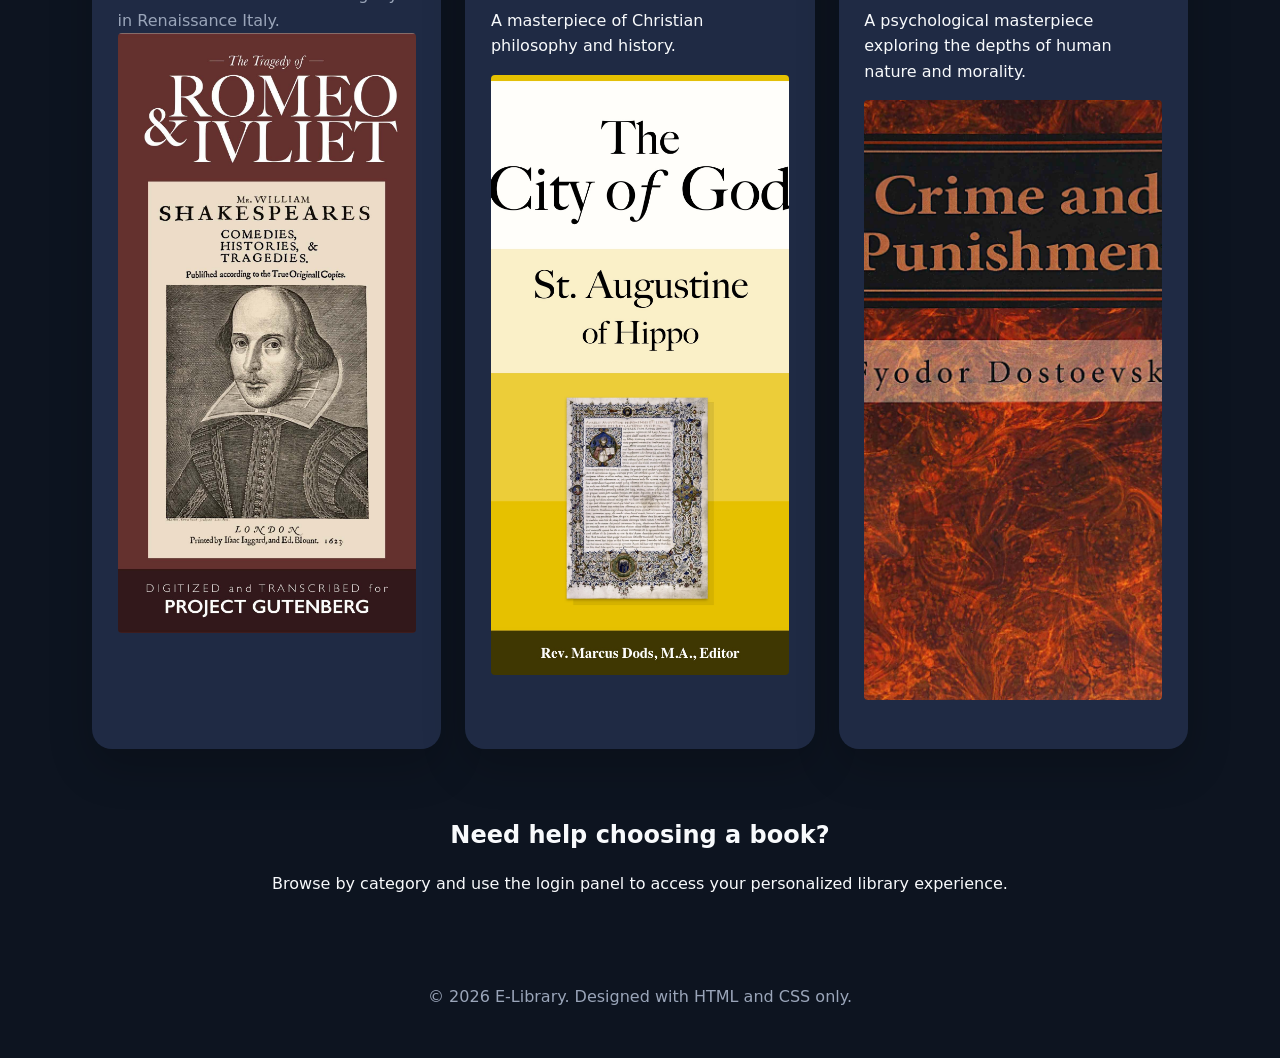
==== commit 90ab401d: "update" ====
--- a/index.html
+++ b/index.html
@@ -95,8 +95,8 @@
         <!-- Book cover image: keep filenames URL-safe and use descriptive alt text for accessibility. -->
         <img src="battle.jpg" alt="Book of the Day cover">
         <div class="bookotd-info">
-          <h3>Moé Studies & A Lil Linework Ting</h3>
-          <p>A captivating blend of art and storytelling that explores the world of moé culture through stunning visuals and heartfelt narratives.</p>
+          <h3>The Battle of Harlem Heights</h3>
+          <p>The Battle of Harlem Heights (fought on September 16, 1776, in present-day New York City) was a tactical victory for the Continental Army during the American Revolutionary War. Following devastating defeats at Long Island and Kip's Bay, General George Washington's forces successfully ambushed and repelled advancing British troops, providing a crucial morale boost.</p>
         </a>
         </div>
       </div>  
--- a/styles.css
+++ b/styles.css
@@ -306,14 +306,6 @@
   
 }
 .book-flex img{
-  width: 100%;           /* Makes the image fill the width of the card */
-  height: 250px;         /* Forces a uniform height for all book covers */
-  object-fit: cover;     /* Crops the image perfectly without stretching or squishing it */
-  border-radius: 4px;    /* Optional: softens the corners of the image */
-  
-  /* Pushes the image to the bottom, right above the tag */
-  margin-top: auto; 
-  margin-bottom: 15px;
 }
 .feature-card {
   background: var(--surface-strong);
@@ -321,7 +313,18 @@
   padding: 1.6rem;
   box-shadow: 0 18px 45px rgba(0,0,0,0.2);
   transition: transform 0.2s ease, box-shadow 0.2s ease;
-
+  height: 100%;
+  
+}
+.feature-card img {
+  width: 1000px;           /* Makes the image fill the width of the card */
+  height: 600px;         /* Forces a uniform height for all book covers */
+  object-fit: cover;     /* Crops the image perfectly without stretching or squishing it */
+  border-radius: 4px;    /* Optional: softens the corners of the image */
+  
+  /* Pushes the image to the bottom, right above the tag */
+  margin-top: auto; 
+  margin-bottom: 15px;
 }
 
 .feature-card:hover{
@@ -335,6 +338,27 @@
   padding: 1.6rem;
   box-shadow: 0 18px 45px rgba(0,0,0,0.2);
   transition: transform 0.2s ease, box-shadow 0.2s ease;
+  height: 100%;
+}
+.feature-card1 img {
+  width: 1000px;           /* Makes the image fill the width of the card */
+  height: 600px;         /* Forces a uniform height for all book covers */
+  object-fit: cover;     /* Crops the image perfectly without stretching or squishing it */
+  border-radius: 4px;    /* Optional: softens the corners of the image */
+  
+  /* Pushes the image to the bottom, right above the tag */
+  margin-top: auto; 
+  margin-bottom: 15px;
+}
+.feature-card2 img {
+  width: 1000px;           /* Makes the image fill the width of the card */
+  height: 600px;         /* Forces a uniform height for all book covers */
+  object-fit: cover;     /* Crops the image perfectly without stretching or squishing it */
+  border-radius: 4px;    /* Optional: softens the corners of the image */
+  
+  /* Pushes the image to the bottom, right above the tag */
+  margin-top: auto; 
+  margin-bottom: 15px;
 }
 .feature-card1:hover{
   transform: scale(1.05);
@@ -347,6 +371,7 @@
   padding: 1.6rem;
   box-shadow: 0 18px 45px rgba(0,0,0,0.2);
   transition: transform 0.2s ease, box-shadow 0.2s ease;
+  height: 100%;
 }
 .feature-card2:hover{
   transform: scale(1.05);
@@ -492,8 +517,8 @@
 }
 
 .bookotd-card img {
-  width: 200px;           /* Makes the image fill the width of the card */
-  height: 250px;         /* Forces a uniform height for all book covers */
+  width: 500px;           /* Makes the image fill the width of the card */
+  height: 300px;         /* Forces a uniform height for all book covers */
   object-fit: cover;     /* Crops the image perfectly without stretching or squishing it */
   border-radius: 4px;  
   align-items: center;
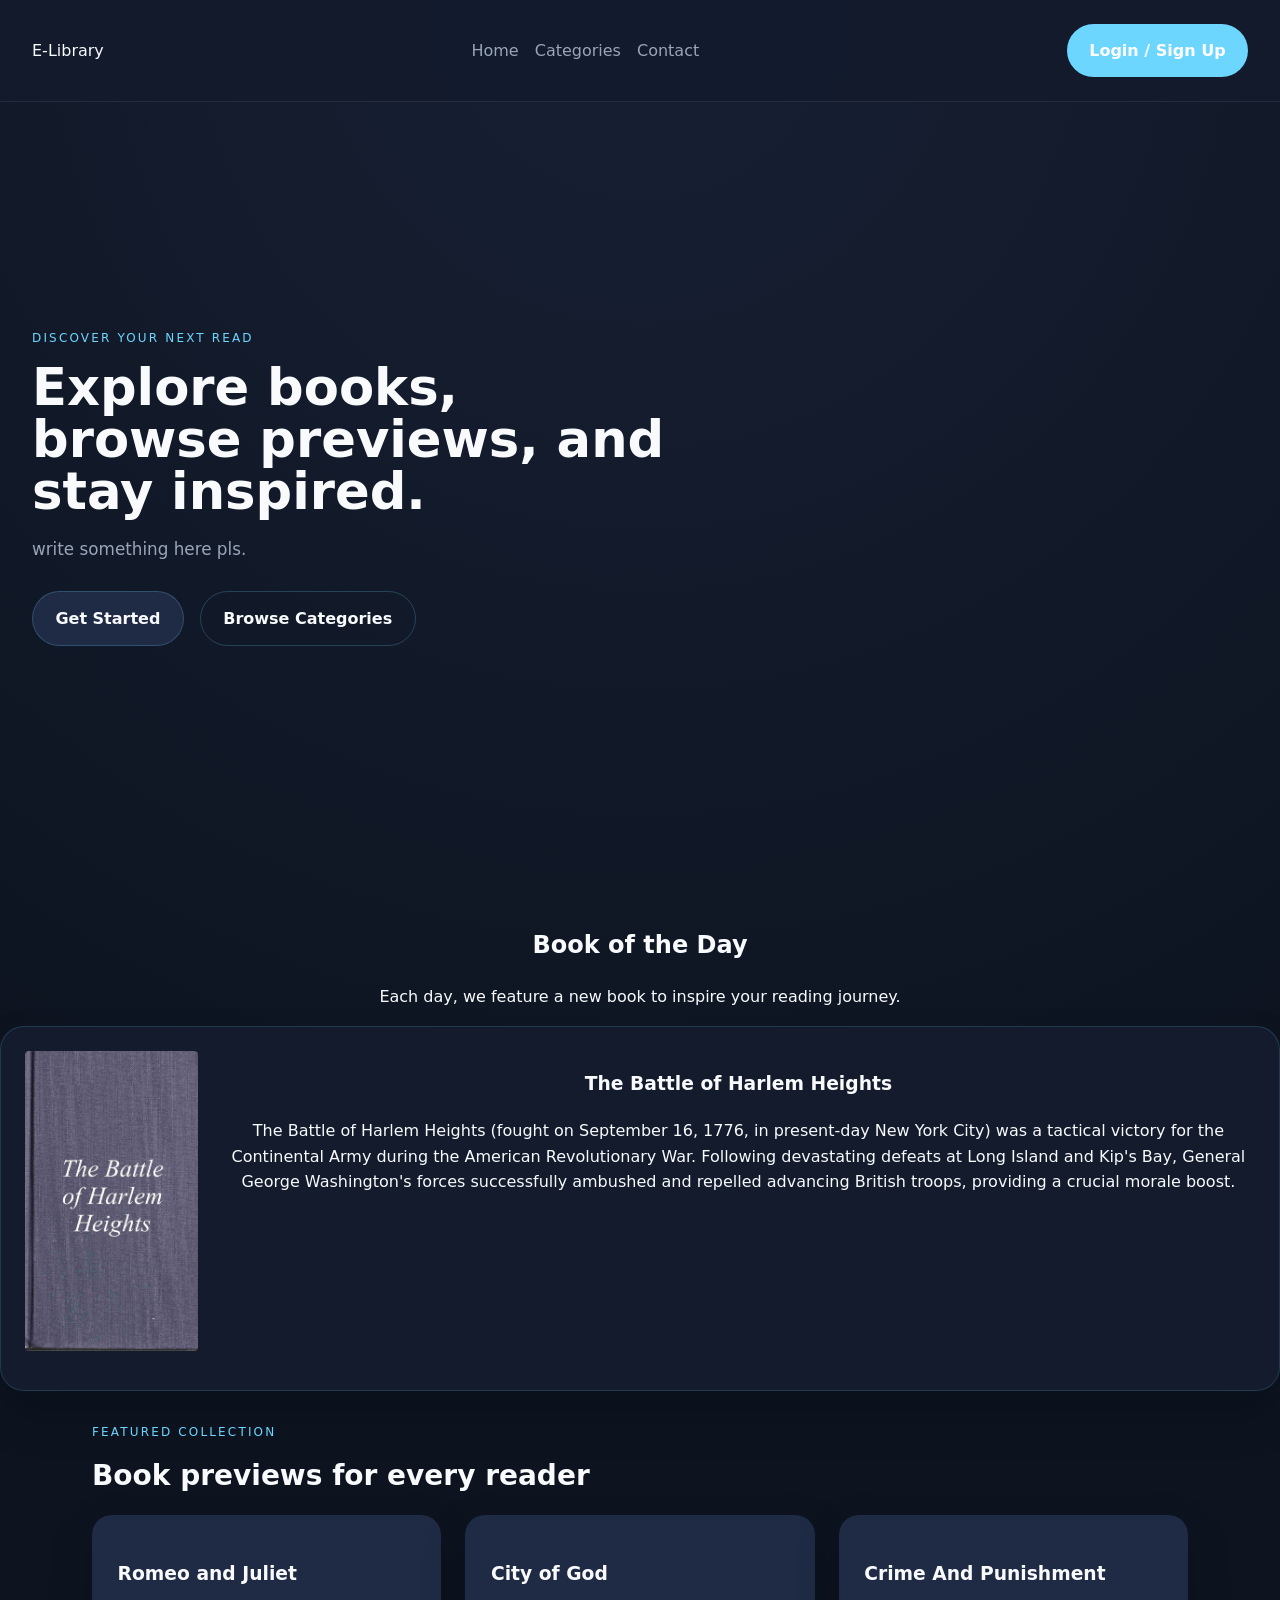
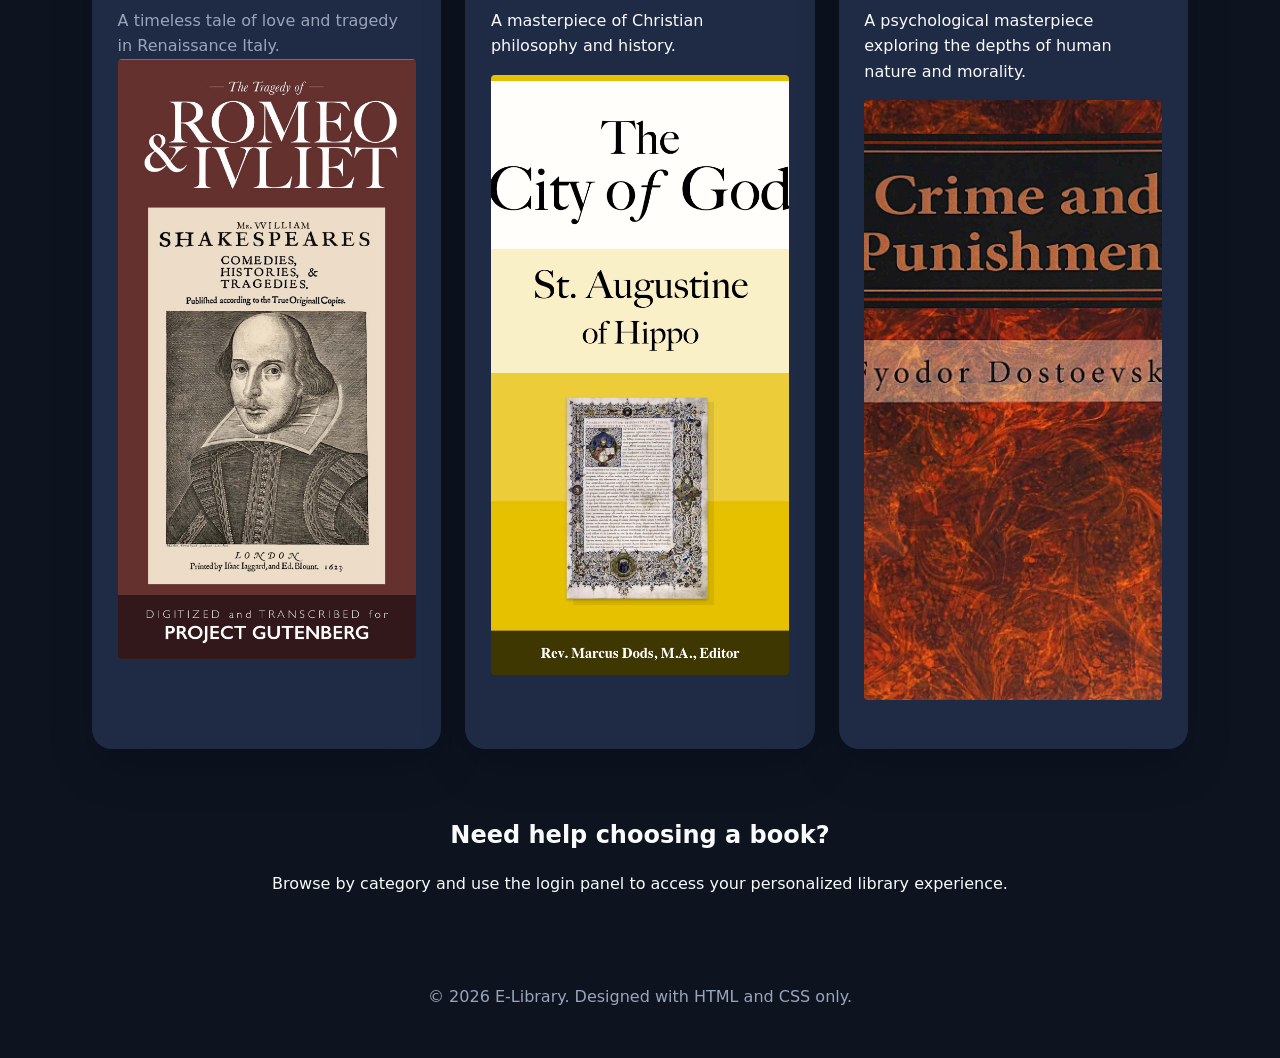
==== commit cc74a781: "updtaes" ====
--- a/index.html
+++ b/index.html
@@ -29,7 +29,7 @@
         <p class="hero-text">write something here pls.</p>
         <div class="hero-actions">
           <label for="auth-toggle" class="button button-secondary">Get Started</label>
-          <a href="#filter" class="button button-ghost">Browse Categories</a>
+          <a href="categories.html" class="button button-ghost">Browse Categories</a>
         </div>
       </div>
       <div class="hero-image">
--- a/styles.css
+++ b/styles.css
@@ -378,9 +378,6 @@
   box-shadow: 0 10px 20px rgba(0,0,0,0.2);
 }
 
-.feature-card h3 {
-  margin: 0 0 0.75rem;
-}
 
 .feature-card p {
   margin: 0;
